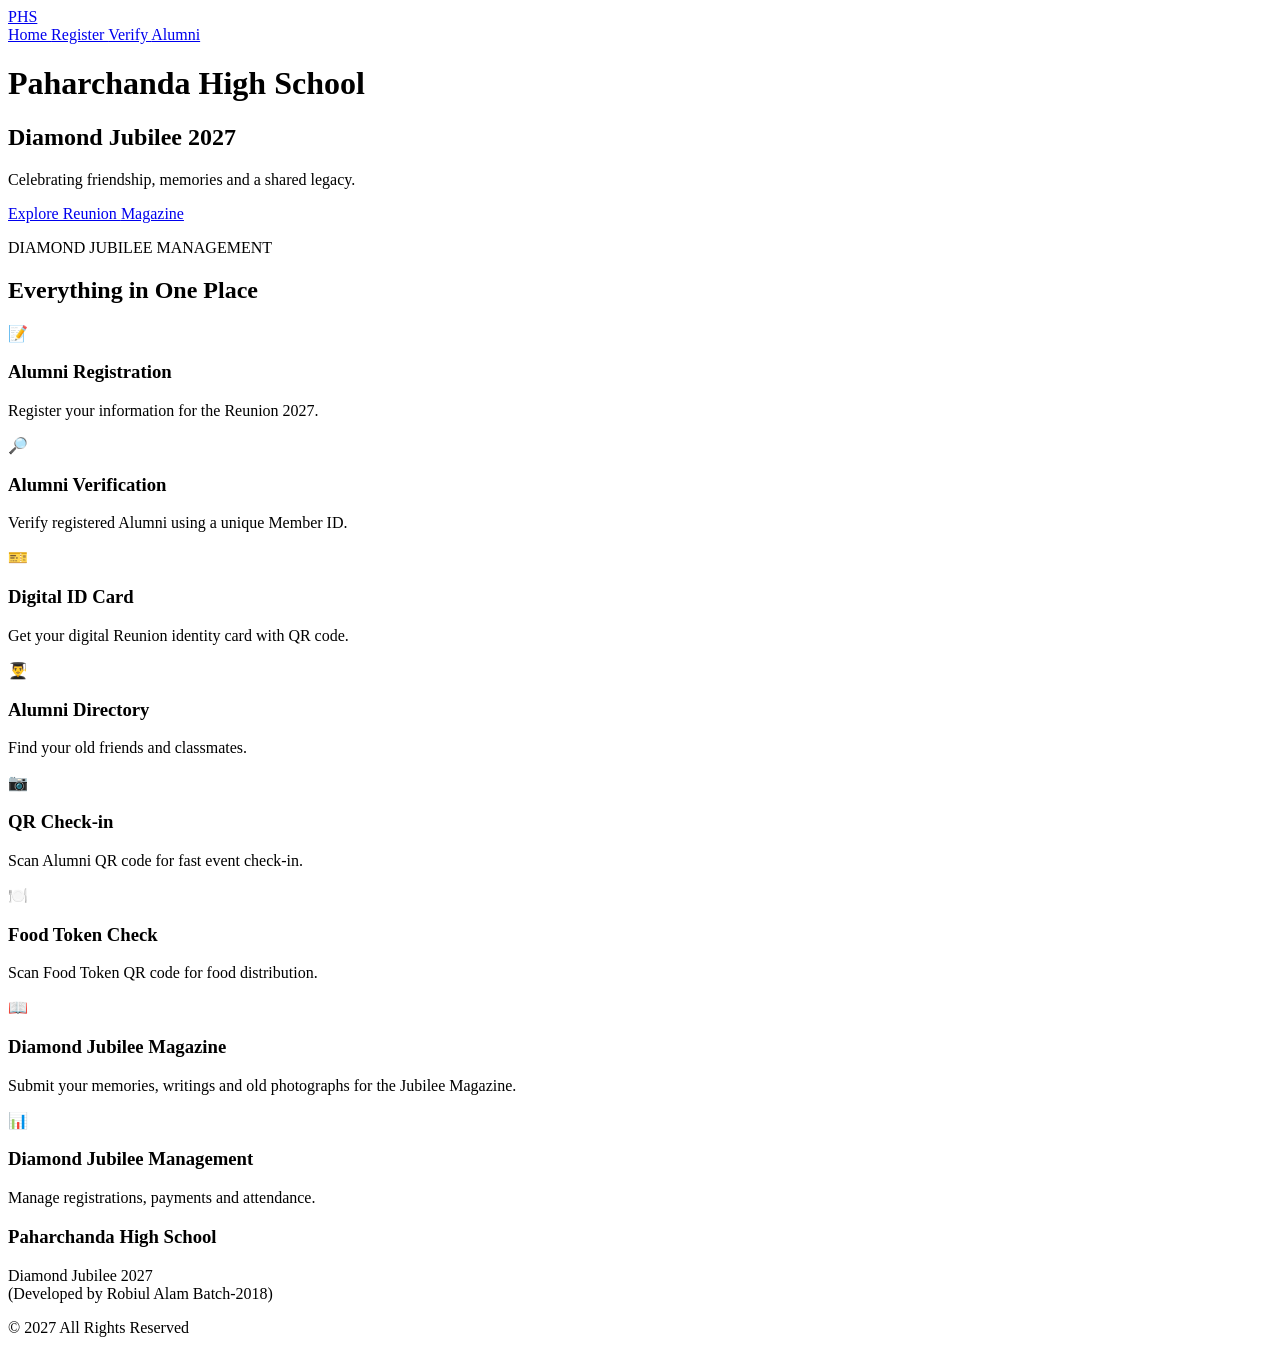
==== index.html @ 04f57fb9 "Create index.html" ====
<!DOCTYPE html><html lang="en"><head><meta charset="UTF-8">

<meta
    name="viewport"
    content="width=device-width, initial-scale=1.0"
>

<title>
    Paharchanda High School
    Diamond Jubilee 2027
</title>

<link
    rel="stylesheet"
    href="style.css"
>

</head><body><!-- =====================================================
     NAVBAR
===================================================== --><nav class="navbar"><div class="nav-container">

    <!-- LOGO -->

    <a
        href="index.html"
        class="logo"
    >
        PHS
    </a>


    <!-- MENU -->

    <div class="nav-menu">

        <a href="index.html">
            Home
        </a>

        <a href="registered.html">
            Register
        </a>

        <a href="verify.html">
            Verify
        </a>

        <a href="verify.html">
            Alumni
        </a>

    </div>

</div>

</nav><!-- =====================================================
     HERO SECTION
===================================================== --><header class="hero"><div class="hero-content">

    <h1>
        Paharchanda High School
    </h1>

    <h2>
        Diamond Jubilee 2027
    </h2>

    <p>
        Celebrating friendship,
        memories and a shared legacy.
    </p>


    <!-- EXPLORE -->

    <a
        href="#features"
        class="btn btn-primary"
        id="exploreBtn"
    >
        Explore Reunion
    </a>


    <!-- MAGAZINE -->

    <a
        href="magazine.html"
        class="btn btn-secondary"
    >
        Magazine
    </a>

</div>

</header><!-- =====================================================
     FEATURES SECTION
===================================================== --><section id="features"><div class="section-title">

    <p>
        DIAMOND JUBILEE MANAGEMENT
    </p>

    <h2>
        Everything in One Place
    </h2>

</div>



<div class="feature-grid">


    <!-- =================================================
         1. ALUMNI REGISTRATION
    ================================================== -->

    <div
        class="feature-card"
        data-page="registered.html"
    >

        <span>
            📝
        </span>

        <h3>
            Alumni Registration
        </h3>

        <p>
            Register your information
            for the Reunion 2027.
        </p>

    </div>



    <!-- =================================================
         2. ALUMNI VERIFICATION
    ================================================== -->

    <div
        class="feature-card"
        data-page="verify.html"
    >

        <span>
            🔎
        </span>

        <h3>
            Alumni Verification
        </h3>

        <p>
            Verify registered Alumni
            using a unique Member ID.
        </p>

    </div>



    <!-- =================================================
         3. DIGITAL ID CARD
    ================================================== -->

    <div
        class="feature-card"
        data-page="id-card.html"
    >

        <span>
            🎫
        </span>

        <h3>
            Digital ID Card
        </h3>

        <p>
            Get your digital Reunion
            identity card with QR code.
        </p>

    </div>



    <!-- =================================================
         4. ALUMNI DIRECTORY
    ================================================== -->

    <div
        class="feature-card"
        data-page="verify.html"
    >

        <span>
            👨‍🎓
        </span>

        <h3>
            Alumni Directory
        </h3>

        <p>
            Find your old friends
            and classmates.
        </p>

    </div>



    <!-- =================================================
         5. QR CHECK-IN
    ================================================== -->

    <div
        class="feature-card"
        data-page="qr-check.html"
    >

        <span>
            📷
        </span>

        <h3>
            QR Check-in
        </h3>

        <p>
            Scan Alumni QR code
            for fast event check-in.
        </p>

    </div>



    <!-- =================================================
         6. FOOD TOKEN
    ================================================== -->

    <div
        class="feature-card"
        data-page="food-scanner.html"
    >

        <span>
            🍽️
        </span>

        <h3>
            Food Token Check
        </h3>

        <p>
            Scan Food Token QR code
            for food distribution.
        </p>

    </div>



    <!-- =================================================
         7. DIAMOND JUBILEE MAGAZINE
    ================================================== -->

    <div
        class="feature-card"
        data-page="magazine.html"
    >

        <span>
            📖
        </span>

        <h3>
            Diamond Jubilee Magazine
        </h3>

        <p>
            Submit your memories,
            writings and old photographs
            for the Jubilee Magazine.
        </p>

    </div>



    <!-- =================================================
         8. MANAGEMENT
    ================================================== -->

    <div
        class="feature-card"
        data-page="admin-login.html"
    >

        <span>
            📊
        </span>

        <h3>
            Diamond Jubilee Management
        </h3>

        <p>
            Manage registrations,
            payments and attendance.
        </p>

    </div>


</div>

</section><!-- =====================================================
     FOOTER
===================================================== --><footer><h3>
    Paharchanda High School
</h3>

<p>
    Diamond Jubilee 2027
    <br>
    (Developed by Robiul Alam Batch-2018)
</p>

<p>
    © 2027 All Rights Reserved
</p>

</footer><!-- =====================================================
     JAVASCRIPT
===================================================== --><script src="index.js"></script></body></html>
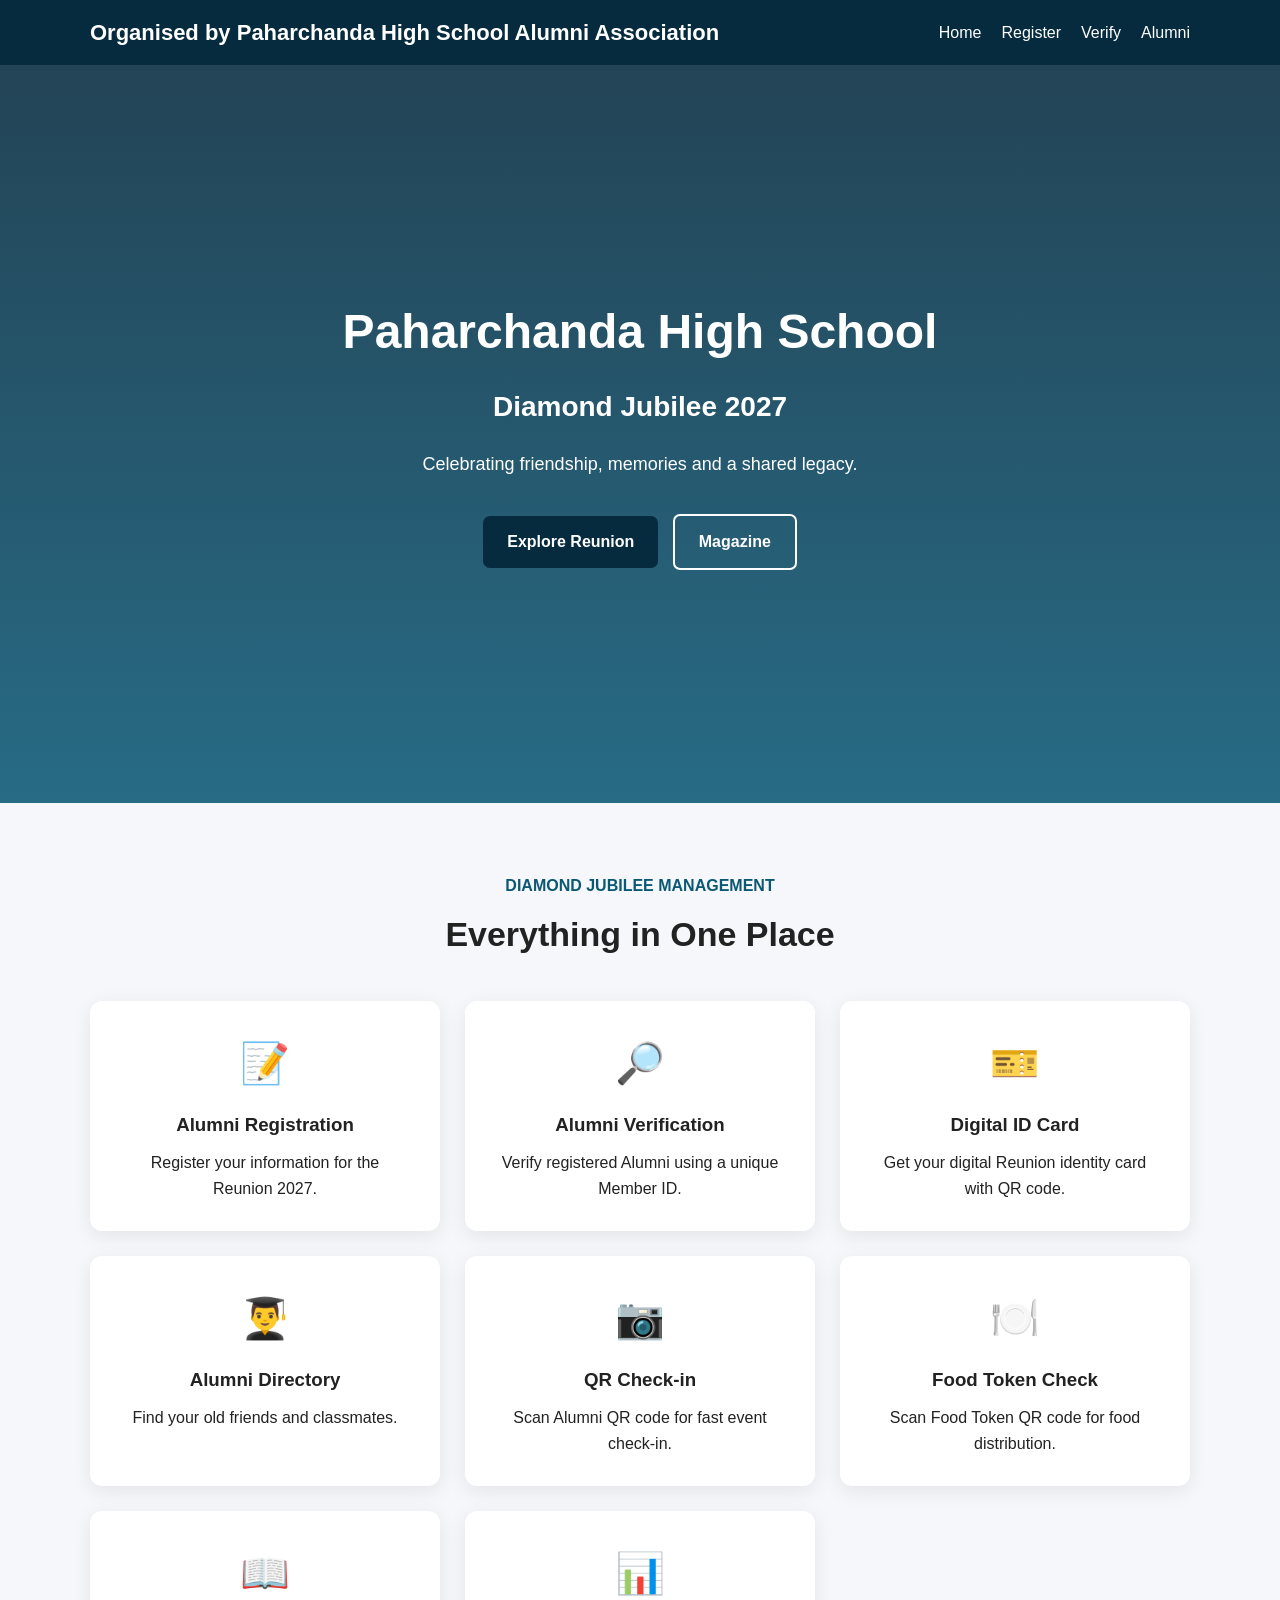
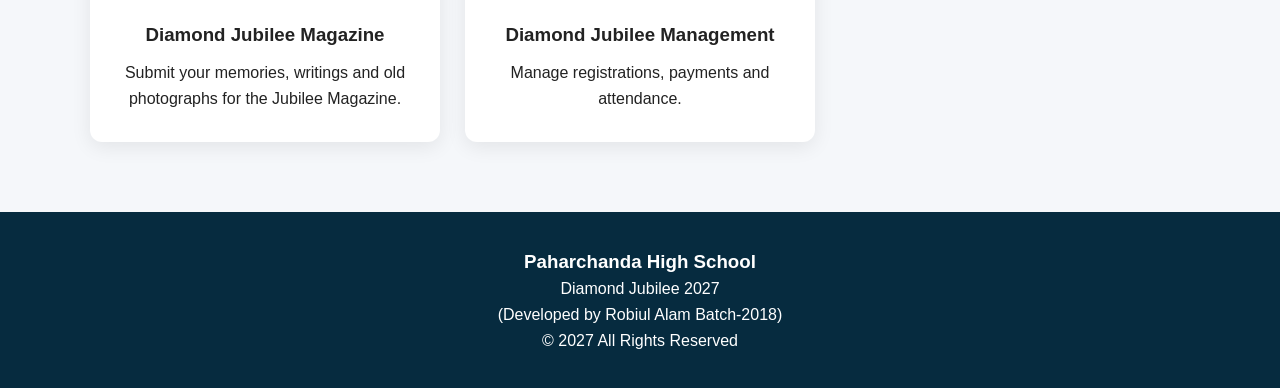
==== commit 244986ee: "Add files via upload" ====
--- a/index.html
+++ b/index.html
@@ -25,7 +25,7 @@
         href="index.html"
         class="logo"
     >
-        PHS
+        Organised by Paharchanda High School Alumni Association
     </a>
 
 
@@ -340,4 +340,4 @@
 
 </footer><!-- =====================================================
      JAVASCRIPT
-===================================================== --><script src="index.js"></script></body></html>
+===================================================== --><script src="index.js"></script></body></html>
--- a/style.css
+++ b/style.css
@@ -0,0 +1,210 @@
+ * {
+    margin: 0;
+    padding: 0;
+    box-sizing: border-box;
+}
+
+body {
+    font-family: Arial, sans-serif;
+    background: #f5f7fa;
+    color: #222;
+    line-height: 1.6;
+}
+
+.navbar {
+    background: #062b3f;
+    padding: 15px 20px;
+}
+
+.nav-container {
+    max-width: 1100px;
+    margin: auto;
+    display: flex;
+    justify-content: space-between;
+    align-items: center;
+}
+
+.logo {
+    color: white;
+    font-size: 22px;
+    font-weight: bold;
+    text-decoration: none;
+    display: flex;
+    align-items: center;
+    gap: 10px;
+}
+
+.logo img {
+    width: 45px;
+    height: 45px;
+    object-fit: contain;
+    border-radius: 50%;
+}
+
+.nav-menu {
+    display: flex;
+    gap: 20px;
+}
+
+.nav-menu a {
+    color: white;
+    text-decoration: none;
+}
+
+.hero {
+    min-height: 82vh;
+    display: flex;
+    align-items: center;
+    justify-content: center;
+    text-align: center;
+    padding: 60px 20px;
+    background: linear-gradient(
+        rgba(6, 43, 63, 0.88),
+        rgba(11, 88, 117, 0.88)
+    );
+    color: white;
+}
+
+.hero-content {
+    max-width: 800px;
+}
+
+.hero h1 {
+    font-size: 48px;
+    margin-bottom: 15px;
+}
+
+.hero h2 {
+    font-size: 28px;
+    margin-bottom: 20px;
+}
+
+.hero p {
+    font-size: 18px;
+    margin-bottom: 30px;
+}
+
+.btn {
+    display: inline-block;
+    padding: 13px 24px;
+    border-radius: 7px;
+    text-decoration: none;
+    font-weight: bold;
+    margin: 5px;
+}
+
+.btn-primary {
+    background: #062b3f;
+    color: white;
+}
+
+.btn-secondary {
+    border: 2px solid white;
+    color: white;
+    background: transparent;
+}
+
+section {
+    padding: 70px 20px;
+}
+
+.section-title {
+    text-align: center;
+    margin-bottom: 40px;
+}
+
+.section-title p {
+    color: #0b5875;
+    font-weight: bold;
+}
+
+.section-title h2 {
+    font-size: 34px;
+    margin-top: 8px;
+}
+
+.feature-grid {
+    max-width: 1100px;
+    margin: auto;
+    display: grid;
+    grid-template-columns: repeat(3, 1fr);
+    gap: 25px;
+}
+
+.feature-card {
+    background: white;
+    padding: 30px;
+    border-radius: 12px;
+    text-align: center;
+    box-shadow: 0 5px 20px rgba(0, 0, 0, 0.08);
+}
+
+.feature-card span {
+    font-size: 40px;
+}
+
+.feature-card h3 {
+    margin: 15px 0 10px;
+}
+
+input,
+select,
+textarea {
+    font-family: Arial, sans-serif;
+    font-size: 16px;
+    border: 1px solid #ccc;
+    border-radius: 6px;
+}
+
+input:focus,
+select:focus,
+textarea:focus {
+    outline: none;
+    border-color: #0b5875;
+}
+
+button {
+    font-family: Arial, sans-serif;
+    font-size: 16px;
+}
+
+footer {
+    background: #062b3f;
+    color: white;
+    text-align: center;
+    padding: 35px 20px;
+}
+
+@media (max-width: 700px) {
+
+    .nav-container {
+        flex-direction: column;
+        gap: 15px;
+    }
+
+    .nav-menu {
+        flex-wrap: wrap;
+        justify-content: center;
+        gap: 12px;
+    }
+
+    .hero h1 {
+        font-size: 34px;
+    }
+
+    .hero h2 {
+        font-size: 22px;
+    }
+
+    .hero p {
+        font-size: 16px;
+    }
+
+    .feature-grid {
+        grid-template-columns: 1fr;
+    }
+
+    section {
+        padding: 45px 15px;
+    }
+}
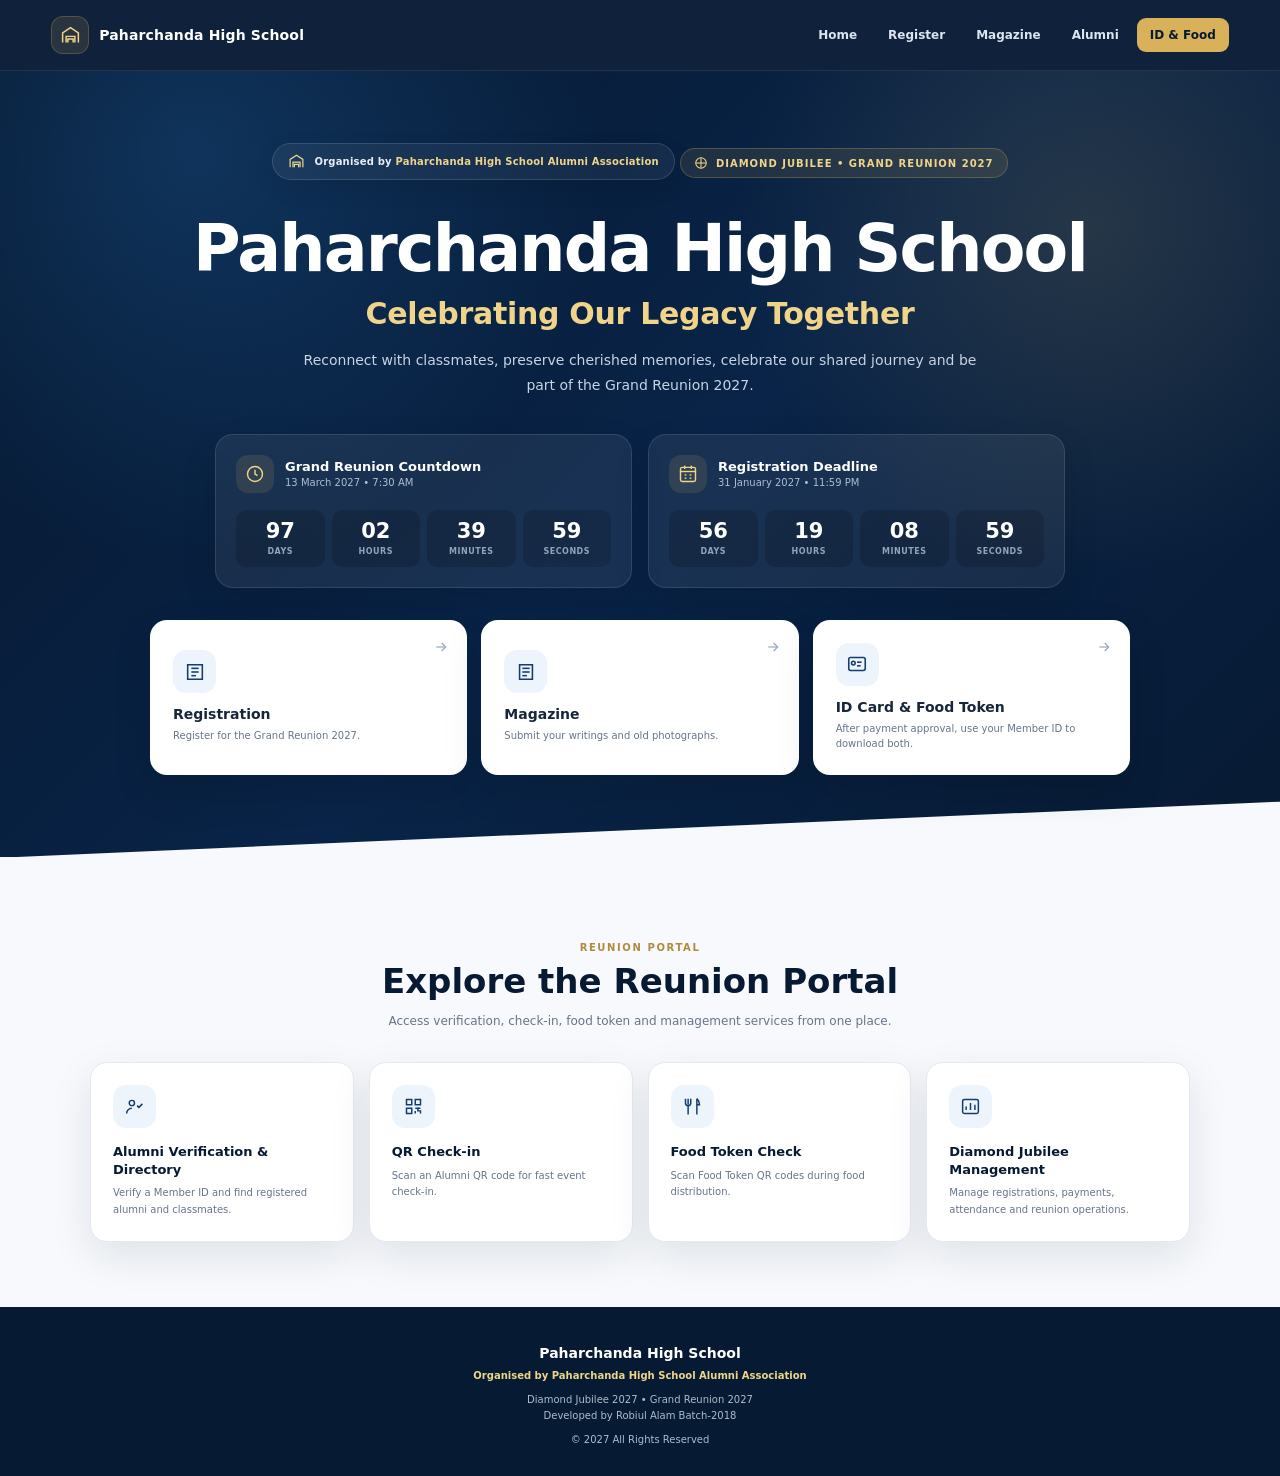
==== commit e70a56e1: "Add files via upload" ====
--- a/index.html
+++ b/index.html
@@ -1,35 +1,698 @@
-<!DOCTYPE html><html lang="en"><head><meta charset="UTF-8">
-
-<meta
-    name="viewport"
-    content="width=device-width, initial-scale=1.0"
->
-
-<title>
-    Paharchanda High School
-    Diamond Jubilee 2027
-</title>
-
-<link
-    rel="stylesheet"
-    href="style.css"
->
-
-</head><body><!-- =====================================================
+<!DOCTYPE html><html lang="en">
+<head>
+<meta charset="UTF-8">
+<meta name="viewport" content="width=device-width, initial-scale=1.0"><title>
+    Paharchanda High School | Diamond Jubilee 2027
+</title><style>
+/* =========================================================
+   PAHARCHANDA HIGH SCHOOL
+   HOME PAGE
+   Diamond Jubilee • Grand Reunion 2027
+========================================================= */
+
+:root{
+    --navy:#071A33;
+    --navy-2:#0B2547;
+    --blue:#123D70;
+    --blue-light:#1D5A98;
+    --gold:#D8B15A;
+    --gold-light:#F0D48A;
+    --white:#FFFFFF;
+    --text:#17263A;
+    --muted:#66758A;
+    --soft:#F5F7FA;
+    --border:#E4E9F0;
+    --shadow:0 14px 40px rgba(7,26,51,.10);
+}
+
+*{
+    box-sizing:border-box;
+    margin:0;
+    padding:0;
+}
+
+html{
+    scroll-behavior:smooth;
+}
+
+body{
+    font-family:
+        Inter,
+        system-ui,
+        -apple-system,
+        BlinkMacSystemFont,
+        "Segoe UI",
+        sans-serif;
+    background:#F7F9FC;
+    color:var(--text);
+}
+
+a{
+    text-decoration:none;
+    color:inherit;
+}
+
+button,
+a{
+    -webkit-tap-highlight-color:transparent;
+}
+
+/* =========================================================
+   PAGE WRAPPER
+========================================================= */
+
+.home-page{
+    min-height:100vh;
+    overflow:hidden;
+}
+
+/* =========================================================
+   NAVBAR
+========================================================= */
+
+.home-page .navbar{
+    position:sticky;
+    top:0;
+    z-index:1000;
+    background:rgba(7,26,51,.96);
+    backdrop-filter:blur(14px);
+    border-bottom:1px solid rgba(255,255,255,.08);
+}
+
+.home-page .nav-container{
+    width:min(1180px,92%);
+    margin:auto;
+    min-height:70px;
+    display:flex;
+    align-items:center;
+    justify-content:space-between;
+    gap:20px;
+}
+
+.home-page .nav-logo{
+    display:flex;
+    align-items:center;
+    gap:10px;
+    color:#fff;
+    font-size:14px;
+    font-weight:800;
+    letter-spacing:.15px;
+}
+
+.home-page .nav-logo-mark{
+    width:38px;
+    height:38px;
+    border-radius:12px;
+    display:grid;
+    place-items:center;
+    color:var(--gold-light);
+    background:rgba(216,177,90,.12);
+    border:1px solid rgba(216,177,90,.25);
+}
+
+.home-page .nav-logo-mark svg{
+    width:21px;
+    height:21px;
+}
+
+.home-page .nav-menu{
+    display:flex;
+    align-items:center;
+    gap:5px;
+}
+
+.home-page .nav-menu a{
+    color:#DCE5F0;
+    padding:10px 13px;
+    border-radius:9px;
+    font-size:12px;
+    font-weight:700;
+    transition:.2s ease;
+}
+
+.home-page .nav-menu a:hover{
+    background:rgba(255,255,255,.08);
+    color:#fff;
+}
+
+.home-page .nav-menu .nav-highlight{
+    color:var(--navy);
+    background:var(--gold);
+}
+
+.home-page .nav-menu .nav-highlight:hover{
+    background:var(--gold-light);
+    color:var(--navy);
+}
+
+/* =========================================================
+   HERO
+========================================================= */
+
+.home-page .hero{
+    position:relative;
+    background:
+        radial-gradient(
+            circle at 15% 10%,
+            rgba(29,90,152,.40),
+            transparent 32%
+        ),
+        radial-gradient(
+            circle at 85% 20%,
+            rgba(216,177,90,.14),
+            transparent 28%
+        ),
+        linear-gradient(
+            135deg,
+            #06172D 0%,
+            #092448 52%,
+            #071A33 100%
+        );
+    color:#fff;
+    padding:72px 0 82px;
+}
+
+.home-page .hero::after{
+    content:"";
+    position:absolute;
+    left:0;
+    right:0;
+    bottom:-1px;
+    height:70px;
+    background:#F7F9FC;
+    clip-path:polygon(0 100%,100% 20%,100% 100%);
+}
+
+.home-page .hero-inner{
+    position:relative;
+    z-index:2;
+    width:min(1120px,92%);
+    margin:auto;
+    text-align:center;
+}
+
+/* =========================================================
+   ORGANIZER
+========================================================= */
+
+.home-page .organizer-badge{
+    display:inline-flex;
+    align-items:center;
+    justify-content:center;
+    gap:9px;
+    max-width:100%;
+    margin-bottom:15px;
+    padding:9px 15px;
+    border-radius:999px;
+    color:#E9EEF5;
+    background:rgba(255,255,255,.055);
+    border:1px solid rgba(255,255,255,.13);
+    box-shadow:0 8px 24px rgba(0,0,0,.08);
+    font-size:10px;
+    line-height:1.4;
+    font-weight:600;
+    letter-spacing:.2px;
+}
+
+.home-page .organizer-badge svg{
+    width:17px;
+    height:17px;
+    flex:0 0 17px;
+    color:var(--gold-light);
+}
+
+.home-page .organizer-badge strong{
+    color:var(--gold-light);
+    font-weight:800;
+}
+
+/* =========================================================
+   EVENT LABEL
+========================================================= */
+
+.home-page .event-label{
+    display:inline-flex;
+    align-items:center;
+    gap:8px;
+    padding:7px 13px;
+    border-radius:999px;
+    background:rgba(216,177,90,.11);
+    border:1px solid rgba(216,177,90,.28);
+    color:var(--gold-light);
+    font-size:10px;
+    font-weight:800;
+    letter-spacing:1px;
+    text-transform:uppercase;
+}
+
+.home-page .event-label svg{
+    width:14px;
+    height:14px;
+}
+
+.home-page .hero h1{
+    margin-top:20px;
+    font-size:clamp(32px,6vw,65px);
+    line-height:1.05;
+    font-weight:900;
+    letter-spacing:-1.8px;
+}
+
+.home-page .hero h2{
+    margin-top:13px;
+    color:var(--gold-light);
+    font-size:clamp(19px,3vw,30px);
+    font-weight:800;
+    letter-spacing:-.3px;
+}
+
+.home-page .hero-subtitle{
+    max-width:690px;
+    margin:17px auto 0;
+    color:#C8D4E3;
+    font-size:14px;
+    line-height:1.8;
+}
+
+/* =========================================================
+   COUNTDOWN
+========================================================= */
+
+.home-page .countdown-grid{
+    width:min(850px,100%);
+    margin:35px auto 0;
+    display:grid;
+    grid-template-columns:repeat(2,1fr);
+    gap:16px;
+}
+
+.home-page .countdown-card{
+    padding:20px;
+    text-align:left;
+    border-radius:18px;
+    background:rgba(255,255,255,.065);
+    border:1px solid rgba(255,255,255,.11);
+    box-shadow:0 14px 35px rgba(0,0,0,.12);
+}
+
+.home-page .countdown-top{
+    display:flex;
+    align-items:center;
+    gap:11px;
+}
+
+.home-page .countdown-icon{
+    width:38px;
+    height:38px;
+    border-radius:12px;
+    display:grid;
+    place-items:center;
+    flex:0 0 38px;
+    color:var(--gold-light);
+    background:rgba(216,177,90,.12);
+}
+
+.home-page .countdown-icon svg{
+    width:20px;
+    height:20px;
+}
+
+.home-page .countdown-card h3{
+    font-size:13px;
+    font-weight:800;
+    color:#fff;
+}
+
+.home-page .countdown-card .date{
+    margin-top:3px;
+    color:#AEBED0;
+    font-size:10px;
+}
+
+.home-page .countdown-values{
+    margin-top:17px;
+    display:grid;
+    grid-template-columns:repeat(4,1fr);
+    gap:7px;
+}
+
+.home-page .time-box{
+    padding:11px 5px;
+    text-align:center;
+    border-radius:10px;
+    background:rgba(0,0,0,.16);
+}
+
+.home-page .time-box strong{
+    display:block;
+    color:#fff;
+    font-size:21px;
+    line-height:1;
+    font-weight:900;
+}
+
+.home-page .time-box span{
+    display:block;
+    margin-top:5px;
+    color:#91A4BA;
+    font-size:8px;
+    font-weight:700;
+    text-transform:uppercase;
+    letter-spacing:.5px;
+}
+
+/* =========================================================
+   MAIN ACTIONS
+========================================================= */
+
+.home-page .main-actions{
+    width:min(980px,100%);
+    margin:32px auto 0;
+    display:grid;
+    grid-template-columns:repeat(3,1fr);
+    gap:14px;
+}
+
+.home-page .main-action{
+    position:relative;
+    min-height:142px;
+    display:flex;
+    flex-direction:column;
+    align-items:flex-start;
+    justify-content:center;
+    text-align:left;
+    padding:22px;
+    border-radius:17px;
+    background:#fff;
+    color:var(--text);
+    border:1px solid rgba(255,255,255,.12);
+    box-shadow:0 16px 38px rgba(0,0,0,.13);
+    transition:.22s ease;
+}
+
+.home-page .main-action:hover{
+    transform:translateY(-4px);
+    box-shadow:0 20px 45px rgba(0,0,0,.18);
+}
+
+.home-page .action-icon{
+    width:43px;
+    height:43px;
+    border-radius:13px;
+    display:grid;
+    place-items:center;
+    margin-bottom:13px;
+    color:var(--blue);
+    background:#EEF4FB;
+}
+
+.home-page .action-icon svg{
+    width:22px;
+    height:22px;
+}
+
+.home-page .main-action h3{
+    font-size:14px;
+    font-weight:900;
+}
+
+.home-page .main-action p{
+    margin-top:6px;
+    color:var(--muted);
+    font-size:10px;
+    line-height:1.55;
+}
+
+.home-page .action-arrow{
+    position:absolute;
+    right:17px;
+    top:18px;
+    color:#9AA8B8;
+}
+
+.home-page .action-arrow svg{
+    width:16px;
+    height:16px;
+}
+
+/* =========================================================
+   SECTION
+========================================================= */
+
+.home-page .portal-section{
+    width:min(1100px,92%);
+    margin:0 auto;
+    padding:85px 0 65px;
+}
+
+.home-page .section-heading{
+    text-align:center;
+    margin-bottom:31px;
+}
+
+.home-page .section-heading .eyebrow{
+    color:#B08B3E;
+    font-size:10px;
+    font-weight:900;
+    letter-spacing:1.6px;
+}
+
+.home-page .section-heading h2{
+    margin-top:8px;
+    color:var(--navy);
+    font-size:clamp(24px,4vw,34px);
+    font-weight:900;
+}
+
+.home-page .section-heading p{
+    max-width:620px;
+    margin:10px auto 0;
+    color:var(--muted);
+    font-size:12px;
+    line-height:1.7;
+}
+
+/* =========================================================
+   SERVICE GRID
+========================================================= */
+
+.home-page .service-grid{
+    display:grid;
+    grid-template-columns:repeat(4,1fr);
+    gap:15px;
+}
+
+.home-page .service-card{
+    display:block;
+    min-height:180px;
+    padding:22px;
+    background:#fff;
+    border:1px solid var(--border);
+    border-radius:17px;
+    box-shadow:var(--shadow);
+    transition:.22s ease;
+}
+
+.home-page .service-card:hover{
+    transform:translateY(-4px);
+    border-color:#CFD8E5;
+    box-shadow:0 18px 42px rgba(7,26,51,.14);
+}
+
+.home-page .service-icon{
+    width:43px;
+    height:43px;
+    border-radius:13px;
+    display:grid;
+    place-items:center;
+    color:var(--blue);
+    background:#EEF4FB;
+    margin-bottom:15px;
+}
+
+.home-page .service-icon svg{
+    width:21px;
+    height:21px;
+}
+
+.home-page .service-card h3{
+    color:var(--navy);
+    font-size:13px;
+    line-height:1.35;
+    font-weight:900;
+}
+
+.home-page .service-card p{
+    margin-top:7px;
+    color:var(--muted);
+    font-size:10px;
+    line-height:1.65;
+}
+
+/* =========================================================
+   FOOTER
+========================================================= */
+
+.home-page footer{
+    padding:38px 20px 28px;
+    text-align:center;
+    color:#AEBCCD;
+    background:var(--navy);
+}
+
+.home-page footer h3{
+    color:#fff;
+    font-size:14px;
+    font-weight:900;
+}
+
+.home-page footer .footer-organizer{
+    margin-top:7px;
+    color:var(--gold-light);
+    font-size:10px;
+    font-weight:700;
+}
+
+.home-page footer p{
+    margin-top:8px;
+    font-size:10px;
+    line-height:1.6;
+}
+
+/* =========================================================
+   RESPONSIVE
+========================================================= */
+
+@media(max-width:900px){
+
+    .home-page .service-grid{
+        grid-template-columns:repeat(2,1fr);
+    }
+
+    .home-page .main-actions{
+        grid-template-columns:1fr;
+    }
+
+    .home-page .main-action{
+        min-height:120px;
+    }
+
+}
+
+@media(max-width:700px){
+
+    .home-page .nav-container{
+        min-height:62px;
+    }
+
+    .home-page .nav-logo span{
+        display:none;
+    }
+
+    .home-page .nav-logo-mark{
+        width:35px;
+        height:35px;
+    }
+
+    .home-page .nav-menu{
+        gap:2px;
+        overflow-x:auto;
+        scrollbar-width:none;
+    }
+
+    .home-page .nav-menu::-webkit-scrollbar{
+        display:none;
+    }
+
+    .home-page .nav-menu a{
+        padding:8px 8px;
+        font-size:10px;
+        white-space:nowrap;
+    }
+
+    .home-page .hero{
+        padding:52px 0 72px;
+    }
+
+    .home-page .hero h1{
+        letter-spacing:-1px;
+    }
+
+    .home-page .organizer-badge{
+        max-width:94%;
+        font-size:9px;
+        padding:8px 11px;
+    }
+
+    .home-page .organizer-badge svg{
+        width:15px;
+        height:15px;
+        flex-basis:15px;
+    }
+
+    .home-page .countdown-grid{
+        grid-template-columns:1fr;
+    }
+
+    .home-page .portal-section{
+        padding-top:65px;
+    }
+
+}
+
+@media(max-width:480px){
+
+    .home-page .hero-subtitle{
+        font-size:12px;
+        line-height:1.7;
+    }
+
+    .home-page .countdown-card{
+        padding:16px;
+    }
+
+    .home-page .countdown-values{
+        gap:5px;
+    }
+
+    .home-page .time-box{
+        padding:9px 3px;
+    }
+
+    .home-page .time-box strong{
+        font-size:18px;
+    }
+
+    .home-page .service-grid{
+        grid-template-columns:1fr;
+    }
+
+}
+</style></head><body><div class="home-page"><!-- =====================================================
      NAVBAR
 ===================================================== --><nav class="navbar"><div class="nav-container">
 
-    <!-- LOGO -->
-
-    <a
-        href="index.html"
-        class="logo"
-    >
-        Organised by Paharchanda High School Alumni Association
+    <a href="index.html" class="nav-logo">
+
+        <span class="nav-logo-mark">
+
+            <svg viewBox="0 0 24 24"
+                 fill="none"
+                 stroke="currentColor"
+                 stroke-width="1.7">
+                <path d="M3 20V9l9-6 9 6v11"/>
+                <path d="M7 20v-7h10v7"/>
+                <path d="M9 20v-4h6v4"/>
+            </svg>
+
+        </span>
+
+        <span>
+            Paharchanda High School
+        </span>
+
     </a>
 
-
-    <!-- MENU -->
 
     <div class="nav-menu">
 
@@ -41,284 +704,562 @@
             Register
         </a>
 
-        <a href="verify.html">
-            Verify
+        <a href="magazine.html">
+            Magazine
         </a>
 
         <a href="verify.html">
             Alumni
         </a>
 
+        <a
+            href="id-card.html"
+            class="nav-highlight"
+        >
+            ID & Food
+        </a>
+
     </div>
 
 </div>
 
 </nav><!-- =====================================================
-     HERO SECTION
-===================================================== --><header class="hero"><div class="hero-content">
+     HERO
+===================================================== --><header class="hero"><div class="hero-inner">
+
+    <!-- ORGANIZER -->
+
+    <div class="organizer-badge">
+
+        <svg viewBox="0 0 24 24"
+             fill="none"
+             stroke="currentColor"
+             stroke-width="1.7">
+
+            <path d="M3 20V9l9-6 9 6v11"/>
+            <path d="M7 20v-7h10v7"/>
+            <path d="M9 20v-4h6v4"/>
+
+        </svg>
+
+        <span>
+            Organised by
+            <strong>
+                Paharchanda High School Alumni Association
+            </strong>
+        </span>
+
+    </div>
+
+
+    <!-- EVENT LABEL -->
+
+    <div class="event-label">
+
+        <svg viewBox="0 0 24 24"
+             fill="none"
+             stroke="currentColor"
+             stroke-width="1.8">
+
+            <path d="M12 3v18"/>
+            <path d="M3 12h18"/>
+            <circle cx="12" cy="12" r="9"/>
+
+        </svg>
+
+        Diamond Jubilee • Grand Reunion 2027
+
+    </div>
+
 
     <h1>
         Paharchanda High School
     </h1>
 
     <h2>
-        Diamond Jubilee 2027
+        Celebrating Our Legacy Together
     </h2>
 
+    <p class="hero-subtitle">
+        Reconnect with classmates, preserve cherished memories,
+        celebrate our shared journey and be part of the
+        Grand Reunion 2027.
+    </p>
+
+
+    <!-- =================================================
+         COUNTDOWNS
+    ================================================== -->
+
+    <div class="countdown-grid">
+
+
+        <!-- EVENT COUNTDOWN -->
+
+        <div class="countdown-card">
+
+            <div class="countdown-top">
+
+                <div class="countdown-icon">
+
+                    <svg viewBox="0 0 24 24"
+                         fill="none"
+                         stroke="currentColor"
+                         stroke-width="1.7">
+
+                        <circle cx="12" cy="12" r="9"/>
+                        <path d="M12 7v5l3 2"/>
+
+                    </svg>
+
+                </div>
+
+                <div>
+
+                    <h3>
+                        Grand Reunion Countdown
+                    </h3>
+
+                    <div class="date">
+                        13 March 2027 • 7:30 AM
+                    </div>
+
+                </div>
+
+            </div>
+
+
+            <div class="countdown-values">
+
+                <div class="time-box">
+                    <strong id="eventDays">00</strong>
+                    <span>Days</span>
+                </div>
+
+                <div class="time-box">
+                    <strong id="eventHours">00</strong>
+                    <span>Hours</span>
+                </div>
+
+                <div class="time-box">
+                    <strong id="eventMinutes">00</strong>
+                    <span>Minutes</span>
+                </div>
+
+                <div class="time-box">
+                    <strong id="eventSeconds">00</strong>
+                    <span>Seconds</span>
+                </div>
+
+            </div>
+
+        </div>
+
+
+        <!-- REGISTRATION COUNTDOWN -->
+
+        <div class="countdown-card">
+
+            <div class="countdown-top">
+
+                <div class="countdown-icon">
+
+                    <svg viewBox="0 0 24 24"
+                         fill="none"
+                         stroke="currentColor"
+                         stroke-width="1.7">
+
+                        <rect
+                            x="3"
+                            y="4"
+                            width="18"
+                            height="17"
+                            rx="2"
+                        />
+
+                        <path d="M8 2v4"/>
+                        <path d="M16 2v4"/>
+                        <path d="M3 9h18"/>
+
+                        <path d="M8 13h2"/>
+                        <path d="M14 13h2"/>
+                        <path d="M8 17h2"/>
+                        <path d="M14 17h2"/>
+
+                    </svg>
+
+                </div>
+
+                <div>
+
+                    <h3>
+                        Registration Deadline
+                    </h3>
+
+                    <div class="date">
+                        31 January 2027 • 11:59 PM
+                    </div>
+
+                </div>
+
+            </div>
+
+
+            <div class="countdown-values">
+
+                <div class="time-box">
+                    <strong id="regDays">00</strong>
+                    <span>Days</span>
+                </div>
+
+                <div class="time-box">
+                    <strong id="regHours">00</strong>
+                    <span>Hours</span>
+                </div>
+
+                <div class="time-box">
+                    <strong id="regMinutes">00</strong>
+                    <span>Minutes</span>
+                </div>
+
+                <div class="time-box">
+                    <strong id="regSeconds">00</strong>
+                    <span>Seconds</span>
+                </div>
+
+            </div>
+
+        </div>
+
+    </div>
+
+
+    <!-- =================================================
+         MAIN ACTIONS
+    ================================================== -->
+
+    <div class="main-actions">
+
+
+        <!-- REGISTRATION -->
+
+        <a
+            href="registered.html"
+            class="main-action"
+        >
+
+            <div class="action-icon">
+
+                <svg viewBox="0 0 24 24"
+                     fill="none"
+                     stroke="currentColor"
+                     stroke-width="1.7">
+
+                    <path d="M4 4h16v16H4z"/>
+                    <path d="M8 8h8"/>
+                    <path d="M8 12h8"/>
+                    <path d="M8 16h5"/>
+
+                </svg>
+
+            </div>
+
+            <h3>
+                Registration
+            </h3>
+
+            <p>
+                Register for the Grand Reunion 2027.
+            </p>
+
+            <span class="action-arrow">
+
+                <svg viewBox="0 0 24 24"
+                     fill="none"
+                     stroke="currentColor"
+                     stroke-width="1.8">
+
+                    <path d="M5 12h14"/>
+                    <path d="m13 6 6 6-6 6"/>
+
+                </svg>
+
+            </span>
+
+        </a>
+
+
+        <!-- MAGAZINE -->
+
+        <a
+            href="magazine.html"
+            class="main-action"
+        >
+
+            <div class="action-icon">
+
+                <svg viewBox="0 0 24 24"
+                     fill="none"
+                     stroke="currentColor"
+                     stroke-width="1.7">
+
+                    <path d="M5 4h14v16H5z"/>
+                    <path d="M8 8h8"/>
+                    <path d="M8 12h8"/>
+                    <path d="M8 16h5"/>
+
+                </svg>
+
+            </div>
+
+            <h3>
+                Magazine
+            </h3>
+
+            <p>
+                Submit your writings and old photographs.
+            </p>
+
+            <span class="action-arrow">
+
+                <svg viewBox="0 0 24 24"
+                     fill="none"
+                     stroke="currentColor"
+                     stroke-width="1.8">
+
+                    <path d="M5 12h14"/>
+                    <path d="m13 6 6 6-6 6"/>
+
+                </svg>
+
+            </span>
+
+        </a>
+
+
+        <!-- ID + FOOD -->
+
+        <a
+            href="id-card.html"
+            class="main-action"
+        >
+
+            <div class="action-icon">
+
+                <svg viewBox="0 0 24 24"
+                     fill="none"
+                     stroke="currentColor"
+                     stroke-width="1.7">
+
+                    <rect
+                        x="3"
+                        y="5"
+                        width="18"
+                        height="14"
+                        rx="2"
+                    />
+
+                    <circle cx="8" cy="11" r="2"/>
+
+                    <path d="M12 10h5"/>
+                    <path d="M12 14h4"/>
+
+                </svg>
+
+            </div>
+
+            <h3>
+                ID Card & Food Token
+            </h3>
+
+            <p>
+                After payment approval, use your
+                Member ID to download both.
+            </p>
+
+            <span class="action-arrow">
+
+                <svg viewBox="0 0 24 24"
+                     fill="none"
+                     stroke="currentColor"
+                     stroke-width="1.8">
+
+                    <path d="M5 12h14"/>
+                    <path d="m13 6 6 6-6 6"/>
+
+                </svg>
+
+            </span>
+
+        </a>
+
+    </div>
+
+</div>
+
+</header><!-- =====================================================
+     REUNION PORTAL
+===================================================== --><section class="portal-section"><div class="section-heading">
+
+    <div class="eyebrow">
+        REUNION PORTAL
+    </div>
+
+    <h2>
+        Explore the Reunion Portal
+    </h2>
+
     <p>
-        Celebrating friendship,
-        memories and a shared legacy.
+        Access verification, check-in, food token
+        and management services from one place.
     </p>
 
-
-    <!-- EXPLORE -->
+</div>
+
+
+<div class="service-grid">
+
+
+    <!-- ALUMNI -->
 
     <a
-        href="#features"
-        class="btn btn-primary"
-        id="exploreBtn"
+        href="verify.html"
+        class="service-card"
     >
-        Explore Reunion
+
+        <div class="service-icon">
+
+            <svg viewBox="0 0 24 24"
+                 fill="none"
+                 stroke="currentColor"
+                 stroke-width="1.7">
+
+                <circle cx="9" cy="8" r="3"/>
+                <path d="M3 20c0-3.3 2.7-6 6-6"/>
+                <path d="M15 11l2 2 4-4"/>
+
+            </svg>
+
+        </div>
+
+        <h3>
+            Alumni Verification & Directory
+        </h3>
+
+        <p>
+            Verify a Member ID and find registered
+            alumni and classmates.
+        </p>
+
     </a>
 
 
-    <!-- MAGAZINE -->
+    <!-- QR CHECK-IN -->
 
     <a
-        href="magazine.html"
-        class="btn btn-secondary"
+        href="qr-check.html"
+        class="service-card"
     >
-        Magazine
-    </a>
-
-</div>
-
-</header><!-- =====================================================
-     FEATURES SECTION
-===================================================== --><section id="features"><div class="section-title">
-
-    <p>
-        DIAMOND JUBILEE MANAGEMENT
-    </p>
-
-    <h2>
-        Everything in One Place
-    </h2>
-
-</div>
-
-
-
-<div class="feature-grid">
-
-
-    <!-- =================================================
-         1. ALUMNI REGISTRATION
-    ================================================== -->
-
-    <div
-        class="feature-card"
-        data-page="registered.html"
-    >
-
-        <span>
-            📝
-        </span>
-
-        <h3>
-            Alumni Registration
-        </h3>
-
-        <p>
-            Register your information
-            for the Reunion 2027.
-        </p>
-
-    </div>
-
-
-
-    <!-- =================================================
-         2. ALUMNI VERIFICATION
-    ================================================== -->
-
-    <div
-        class="feature-card"
-        data-page="verify.html"
-    >
-
-        <span>
-            🔎
-        </span>
-
-        <h3>
-            Alumni Verification
-        </h3>
-
-        <p>
-            Verify registered Alumni
-            using a unique Member ID.
-        </p>
-
-    </div>
-
-
-
-    <!-- =================================================
-         3. DIGITAL ID CARD
-    ================================================== -->
-
-    <div
-        class="feature-card"
-        data-page="id-card.html"
-    >
-
-        <span>
-            🎫
-        </span>
-
-        <h3>
-            Digital ID Card
-        </h3>
-
-        <p>
-            Get your digital Reunion
-            identity card with QR code.
-        </p>
-
-    </div>
-
-
-
-    <!-- =================================================
-         4. ALUMNI DIRECTORY
-    ================================================== -->
-
-    <div
-        class="feature-card"
-        data-page="verify.html"
-    >
-
-        <span>
-            👨‍🎓
-        </span>
-
-        <h3>
-            Alumni Directory
-        </h3>
-
-        <p>
-            Find your old friends
-            and classmates.
-        </p>
-
-    </div>
-
-
-
-    <!-- =================================================
-         5. QR CHECK-IN
-    ================================================== -->
-
-    <div
-        class="feature-card"
-        data-page="qr-check.html"
-    >
-
-        <span>
-            📷
-        </span>
+
+        <div class="service-icon">
+
+            <svg viewBox="0 0 24 24"
+                 fill="none"
+                 stroke="currentColor"
+                 stroke-width="1.7">
+
+                <rect x="4" y="4" width="6" height="6"/>
+                <rect x="14" y="4" width="6" height="6"/>
+                <rect x="4" y="14" width="6" height="6"/>
+                <path d="M14 14h3v3h3v3"/>
+                <path d="M14 20v-3"/>
+                <path d="M17 14h3"/>
+
+            </svg>
+
+        </div>
 
         <h3>
             QR Check-in
         </h3>
 
         <p>
-            Scan Alumni QR code
-            for fast event check-in.
+            Scan an Alumni QR code for fast
+            event check-in.
         </p>
 
-    </div>
-
-
-
-    <!-- =================================================
-         6. FOOD TOKEN
-    ================================================== -->
-
-    <div
-        class="feature-card"
-        data-page="food-scanner.html"
+    </a>
+
+
+    <!-- FOOD TOKEN -->
+
+    <a
+        href="food-scanner.html"
+        class="service-card"
     >
 
-        <span>
-            🍽️
-        </span>
+        <div class="service-icon">
+
+            <svg viewBox="0 0 24 24"
+                 fill="none"
+                 stroke="currentColor"
+                 stroke-width="1.7">
+
+                <path d="M7 3v7"/>
+                <path d="M4 3v5a3 3 0 0 0 6 0V3"/>
+                <path d="M7 11v10"/>
+                <path d="M17 3v18"/>
+                <path d="M17 3c2 2 3 4 3 7h-3"/>
+
+            </svg>
+
+        </div>
 
         <h3>
             Food Token Check
         </h3>
 
         <p>
-            Scan Food Token QR code
-            for food distribution.
+            Scan Food Token QR codes during
+            food distribution.
         </p>
 
-    </div>
-
-
-
-    <!-- =================================================
-         7. DIAMOND JUBILEE MAGAZINE
-    ================================================== -->
-
-    <div
-        class="feature-card"
-        data-page="magazine.html"
+    </a>
+
+
+    <!-- MANAGEMENT -->
+
+    <a
+        href="admin-login.html"
+        class="service-card"
     >
 
-        <span>
-            📖
-        </span>
-
-        <h3>
-            Diamond Jubilee Magazine
-        </h3>
-
-        <p>
-            Submit your memories,
-            writings and old photographs
-            for the Jubilee Magazine.
-        </p>
-
-    </div>
-
-
-
-    <!-- =================================================
-         8. MANAGEMENT
-    ================================================== -->
-
-    <div
-        class="feature-card"
-        data-page="admin-login.html"
-    >
-
-        <span>
-            📊
-        </span>
+        <div class="service-icon">
+
+            <svg viewBox="0 0 24 24"
+                 fill="none"
+                 stroke="currentColor"
+                 stroke-width="1.7">
+
+                <rect x="3" y="4" width="18" height="16" rx="2"/>
+                <path d="M7 16v-4"/>
+                <path d="M12 16V8"/>
+                <path d="M17 16v-6"/>
+
+            </svg>
+
+        </div>
 
         <h3>
             Diamond Jubilee Management
         </h3>
 
         <p>
-            Manage registrations,
-            payments and attendance.
+            Manage registrations, payments,
+            attendance and reunion operations.
         </p>
 
-    </div>
-
+    </a>
 
 </div>
 
@@ -328,16 +1269,21 @@
     Paharchanda High School
 </h3>
 
+<p class="footer-organizer">
+    Organised by Paharchanda High School Alumni Association
+</p>
+
 <p>
-    Diamond Jubilee 2027
+    Diamond Jubilee 2027 • Grand Reunion 2027
     <br>
-    (Developed by Robiul Alam Batch-2018)
+    Developed by Robiul Alam Batch-2018
 </p>
 
 <p>
     © 2027 All Rights Reserved
 </p>
 
-</footer><!-- =====================================================
+</footer></div><!-- =====================================================
      JAVASCRIPT
-===================================================== --><script src="index.js"></script></body></html>+===================================================== --><script src="index.js"></script></body>
+</html>
